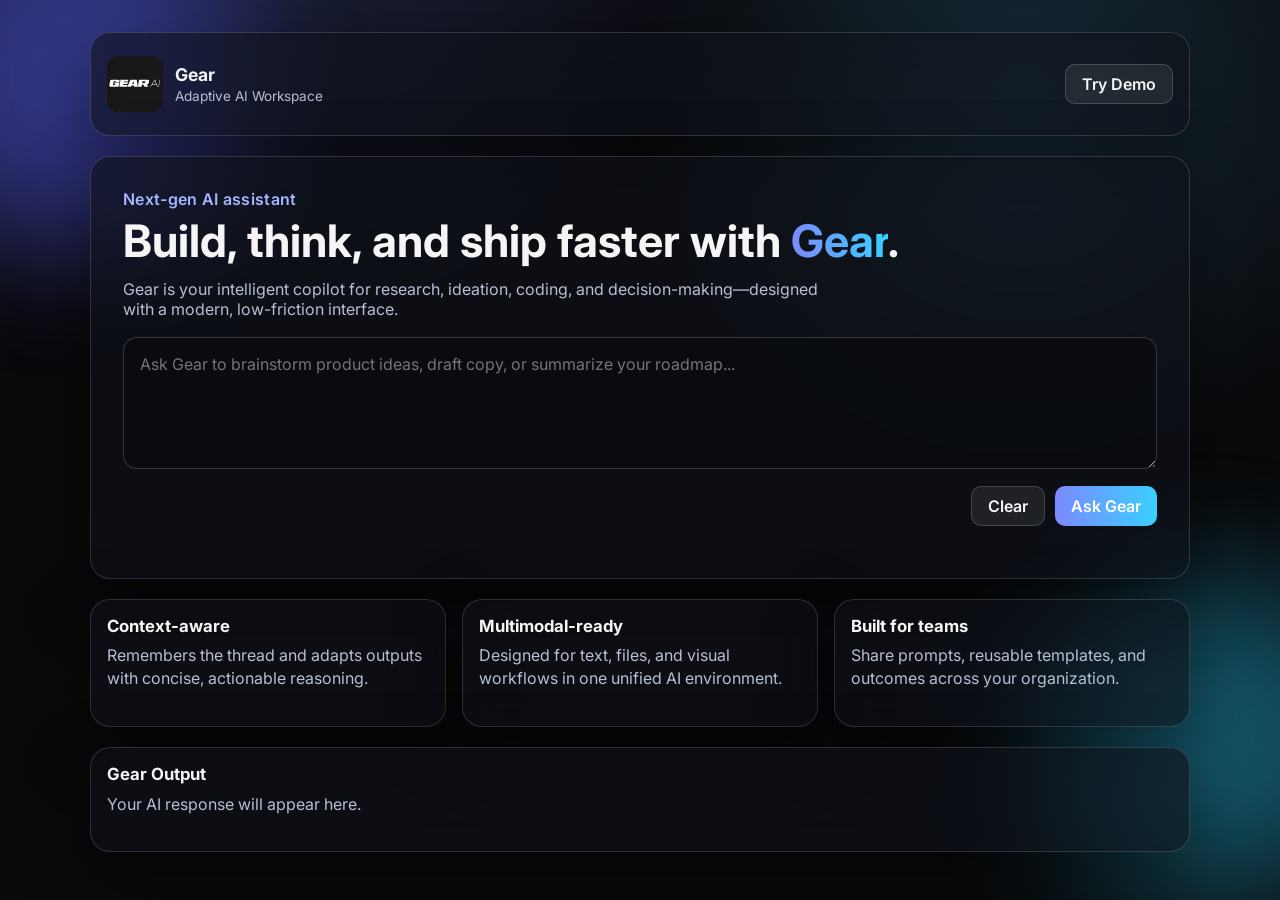
==== index.html @ 2995377d "Create modern Gear AI web app landing page" ====
<!doctype html>
<html lang="en">
  <head>
    <meta charset="UTF-8" />
    <meta name="viewport" content="width=device-width, initial-scale=1.0" />
    <title>Gear AI</title>
    <link rel="preconnect" href="https://fonts.googleapis.com" />
    <link rel="preconnect" href="https://fonts.gstatic.com" crossorigin />
    <link href="https://fonts.googleapis.com/css2?family=Inter:wght@400;500;600;700;800&display=swap" rel="stylesheet" />
    <link rel="stylesheet" href="styles.css" />
  </head>
  <body>
    <div class="bg-orb orb-1"></div>
    <div class="bg-orb orb-2"></div>
    <main class="app-shell">
      <header class="topbar glass">
        <div class="brand">
          <img src="gear-logo.svg" alt="Gear logo" class="logo" />
          <div>
            <p class="brand-name">Gear</p>
            <p class="brand-sub">Adaptive AI Workspace</p>
          </div>
        </div>
        <button class="ghost-btn">Try Demo</button>
      </header>

      <section class="hero glass">
        <p class="eyebrow">Next-gen AI assistant</p>
        <h1>Build, think, and ship faster with <span>Gear</span>.</h1>
        <p class="lead">
          Gear is your intelligent copilot for research, ideation, coding, and decision-making—designed with a modern, low-friction interface.
        </p>
        <div class="prompt-wrap">
          <label for="prompt" class="sr-only">Ask Gear anything</label>
          <textarea id="prompt" placeholder="Ask Gear to brainstorm product ideas, draft copy, or summarize your roadmap..."></textarea>
          <div class="prompt-actions">
            <button class="ghost-btn" id="clearBtn">Clear</button>
            <button class="primary-btn" id="sendBtn">Ask Gear</button>
          </div>
        </div>
      </section>

      <section class="cards">
        <article class="card glass">
          <h2>Context-aware</h2>
          <p>Remembers the thread and adapts outputs with concise, actionable reasoning.</p>
        </article>
        <article class="card glass">
          <h2>Multimodal-ready</h2>
          <p>Designed for text, files, and visual workflows in one unified AI environment.</p>
        </article>
        <article class="card glass">
          <h2>Built for teams</h2>
          <p>Share prompts, reusable templates, and outcomes across your organization.</p>
        </article>
      </section>

      <section class="response glass" id="responsePanel">
        <h2>Gear Output</h2>
        <p id="responseText">Your AI response will appear here.</p>
      </section>
    </main>

    <script src="app.js"></script>
  </body>
</html>
---- styles.css ----
:root {
  color-scheme: dark;
  --bg: #09090b;
  --surface: rgba(16, 18, 27, 0.62);
  --stroke: rgba(255, 255, 255, 0.15);
  --text: #f5f5f5;
  --muted: #b8bfd4;
  --accent: #7c89ff;
  --accent-2: #39d0ff;
  --shadow: 0 24px 72px rgba(0, 0, 0, 0.45);
}

* {
  box-sizing: border-box;
}

body {
  margin: 0;
  min-height: 100vh;
  font-family: Inter, system-ui, -apple-system, Segoe UI, Roboto, sans-serif;
  background: radial-gradient(circle at 20% -20%, #202645 0%, transparent 35%),
    radial-gradient(circle at 80% 10%, #172d3a 0%, transparent 30%), var(--bg);
  color: var(--text);
  display: flex;
  justify-content: center;
  padding: 2rem 1rem 3rem;
  overflow-x: hidden;
}

.bg-orb {
  position: fixed;
  border-radius: 999px;
  filter: blur(65px);
  z-index: -1;
  opacity: 0.45;
}

.orb-1 {
  width: 340px;
  height: 340px;
  left: -100px;
  top: -90px;
  background: #5a5fff;
}

.orb-2 {
  width: 320px;
  height: 320px;
  right: -90px;
  bottom: 0;
  background: #21b0d7;
}

.app-shell {
  width: min(1100px, 100%);
  display: grid;
  gap: 1.25rem;
}

.glass {
  backdrop-filter: blur(20px);
  -webkit-backdrop-filter: blur(20px);
  background: var(--surface);
  border: 1px solid var(--stroke);
  border-radius: 20px;
  box-shadow: var(--shadow);
}

.topbar {
  padding: 0.85rem 1rem;
  display: flex;
  justify-content: space-between;
  align-items: center;
}

.brand {
  display: flex;
  align-items: center;
  gap: 0.75rem;
}

.logo {
  width: 56px;
  height: 56px;
  border-radius: 12px;
  object-fit: cover;
  background: #111;
}

.brand-name {
  margin: 0;
  font-size: 1.1rem;
  font-weight: 700;
}

.brand-sub {
  margin: 0.2rem 0 0;
  font-size: 0.85rem;
  color: var(--muted);
}

.hero {
  padding: clamp(1.2rem, 2.5vw, 2rem);
}

.eyebrow {
  margin: 0;
  color: #a6b6ff;
  font-weight: 600;
  letter-spacing: 0.02em;
}

h1 {
  margin: 0.5rem 0 0.8rem;
  font-size: clamp(1.65rem, 4vw, 2.8rem);
  line-height: 1.1;
}

h1 span {
  background: linear-gradient(90deg, var(--accent), var(--accent-2));
  -webkit-background-clip: text;
  background-clip: text;
  color: transparent;
}

.lead {
  margin: 0;
  color: var(--muted);
  max-width: 72ch;
}

.prompt-wrap {
  margin-top: 1.1rem;
}

textarea {
  width: 100%;
  min-height: 132px;
  border-radius: 14px;
  border: 1px solid rgba(255, 255, 255, 0.18);
  resize: vertical;
  padding: 1rem;
  font: inherit;
  color: var(--text);
  background: rgba(10, 12, 17, 0.78);
}

textarea:focus {
  outline: 2px solid rgba(124, 137, 255, 0.75);
  border-color: transparent;
}

.prompt-actions {
  display: flex;
  justify-content: flex-end;
  gap: 0.65rem;
  margin-top: 0.8rem;
}

button {
  font: inherit;
  border: 0;
  cursor: pointer;
}

.primary-btn,
.ghost-btn {
  border-radius: 10px;
  padding: 0.58rem 1rem;
  font-weight: 600;
  transition: 0.2s ease;
}

.primary-btn {
  background: linear-gradient(90deg, var(--accent), var(--accent-2));
  color: white;
}

.primary-btn:hover {
  filter: brightness(1.08);
}

.ghost-btn {
  background: rgba(255, 255, 255, 0.08);
  color: var(--text);
  border: 1px solid rgba(255, 255, 255, 0.17);
}

.ghost-btn:hover {
  background: rgba(255, 255, 255, 0.16);
}

.cards {
  display: grid;
  gap: 1rem;
  grid-template-columns: repeat(auto-fit, minmax(220px, 1fr));
}

.card {
  padding: 1rem;
}

.card h2,
.response h2 {
  margin: 0 0 0.55rem;
  font-size: 1.05rem;
}

.card p,
.response p {
  margin: 0;
  color: var(--muted);
  line-height: 1.45;
}

.response {
  padding: 1rem;
}

.sr-only {
  position: absolute;
  width: 1px;
  height: 1px;
  padding: 0;
  margin: -1px;
  overflow: hidden;
  clip: rect(0, 0, 0, 0);
  border: 0;
}

@media (max-width: 640px) {
  .topbar {
    flex-direction: column;
    align-items: stretch;
    gap: 0.75rem;
  }

  .topbar .ghost-btn {
    width: 100%;
  }
}
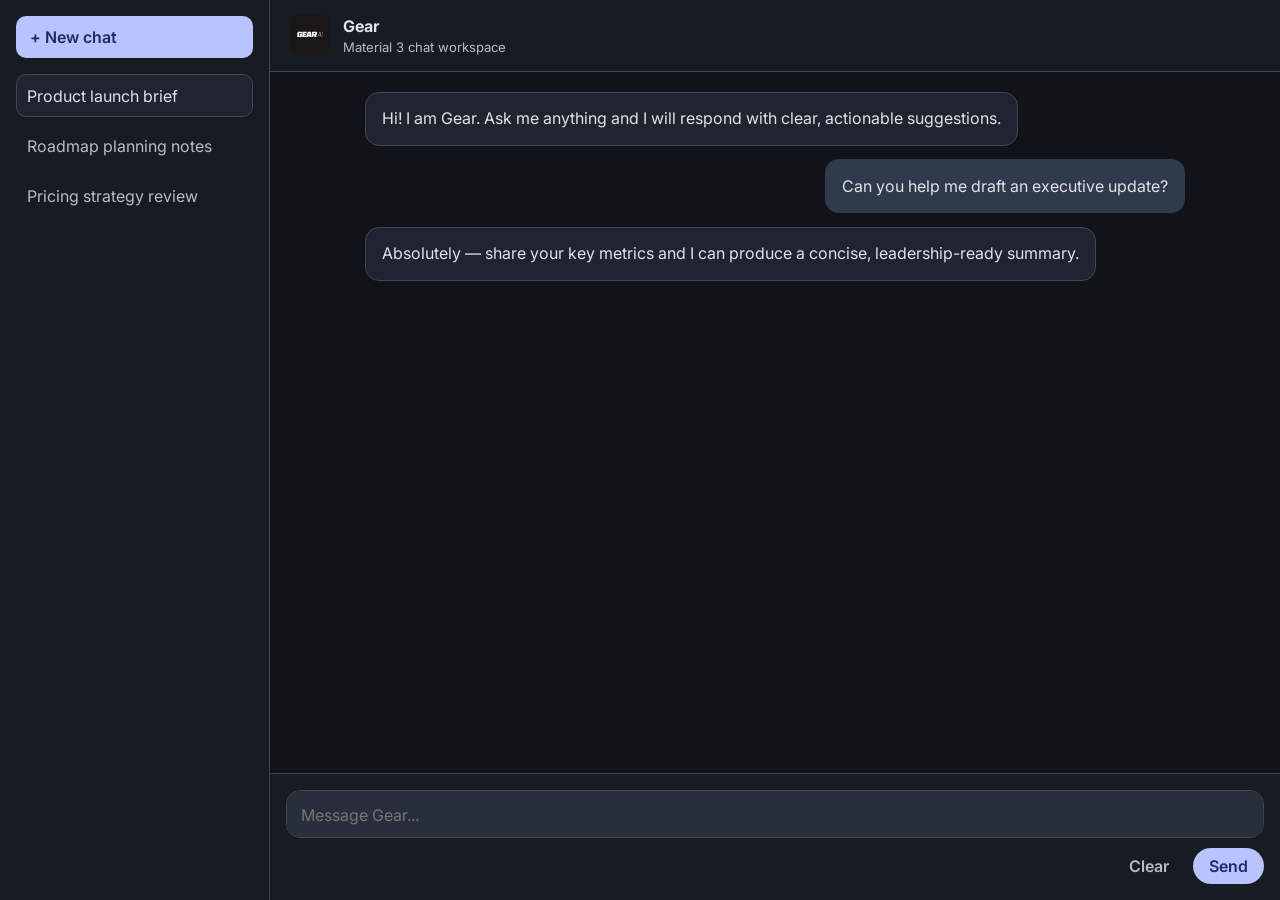
==== commit eef1f3db: "Redesign chat UI with Material 3-inspired layout" ====
--- a/index.html
+++ b/index.html
@@ -6,60 +6,66 @@
     <title>Gear AI</title>
     <link rel="preconnect" href="https://fonts.googleapis.com" />
     <link rel="preconnect" href="https://fonts.gstatic.com" crossorigin />
-    <link href="https://fonts.googleapis.com/css2?family=Inter:wght@400;500;600;700;800&display=swap" rel="stylesheet" />
+    <link
+      href="https://fonts.googleapis.com/css2?family=Inter:wght@400;500;600;700&display=swap"
+      rel="stylesheet"
+    />
     <link rel="stylesheet" href="styles.css" />
   </head>
   <body>
-    <div class="bg-orb orb-1"></div>
-    <div class="bg-orb orb-2"></div>
-    <main class="app-shell">
-      <header class="topbar glass">
-        <div class="brand">
-          <img src="gear-logo.svg" alt="Gear logo" class="logo" />
-          <div>
-            <p class="brand-name">Gear</p>
-            <p class="brand-sub">Adaptive AI Workspace</p>
+    <div class="app-shell">
+      <aside class="sidebar">
+        <button class="new-chat-btn" id="newChatBtn">+ New chat</button>
+        <nav aria-label="Recent chats" class="thread-list">
+          <button class="thread active">Product launch brief</button>
+          <button class="thread">Roadmap planning notes</button>
+          <button class="thread">Pricing strategy review</button>
+        </nav>
+      </aside>
+
+      <main class="chat-layout">
+        <header class="topbar">
+          <div class="brand">
+            <img src="gear-logo.svg" alt="Gear logo" class="logo" />
+            <div>
+              <p class="brand-name">Gear</p>
+              <p class="brand-sub">Material 3 chat workspace</p>
+            </div>
           </div>
-        </div>
-        <button class="ghost-btn">Try Demo</button>
-      </header>
+        </header>
 
-      <section class="hero glass">
-        <p class="eyebrow">Next-gen AI assistant</p>
-        <h1>Build, think, and ship faster with <span>Gear</span>.</h1>
-        <p class="lead">
-          Gear is your intelligent copilot for research, ideation, coding, and decision-making—designed with a modern, low-friction interface.
-        </p>
-        <div class="prompt-wrap">
-          <label for="prompt" class="sr-only">Ask Gear anything</label>
-          <textarea id="prompt" placeholder="Ask Gear to brainstorm product ideas, draft copy, or summarize your roadmap..."></textarea>
-          <div class="prompt-actions">
-            <button class="ghost-btn" id="clearBtn">Clear</button>
-            <button class="primary-btn" id="sendBtn">Ask Gear</button>
+        <section class="messages" id="messages" aria-live="polite">
+          <article class="message assistant">
+            <p>
+              Hi! I am Gear. Ask me anything and I will respond with clear,
+              actionable suggestions.
+            </p>
+          </article>
+          <article class="message user">
+            <p>Can you help me draft an executive update?</p>
+          </article>
+          <article class="message assistant">
+            <p>
+              Absolutely — share your key metrics and I can produce a concise,
+              leadership-ready summary.
+            </p>
+          </article>
+        </section>
+
+        <section class="composer" aria-label="Message composer">
+          <label for="prompt" class="sr-only">Message Gear</label>
+          <textarea
+            id="prompt"
+            rows="1"
+            placeholder="Message Gear..."
+          ></textarea>
+          <div class="composer-actions">
+            <button class="text-btn" id="clearBtn">Clear</button>
+            <button class="send-btn" id="sendBtn">Send</button>
           </div>
-        </div>
-      </section>
-
-      <section class="cards">
-        <article class="card glass">
-          <h2>Context-aware</h2>
-          <p>Remembers the thread and adapts outputs with concise, actionable reasoning.</p>
-        </article>
-        <article class="card glass">
-          <h2>Multimodal-ready</h2>
-          <p>Designed for text, files, and visual workflows in one unified AI environment.</p>
-        </article>
-        <article class="card glass">
-          <h2>Built for teams</h2>
-          <p>Share prompts, reusable templates, and outcomes across your organization.</p>
-        </article>
-      </section>
-
-      <section class="response glass" id="responsePanel">
-        <h2>Gear Output</h2>
-        <p id="responseText">Your AI response will appear here.</p>
-      </section>
-    </main>
+        </section>
+      </main>
+    </div>
 
     <script src="app.js"></script>
   </body>
--- a/styles.css
+++ b/styles.css
@@ -1,13 +1,19 @@
 :root {
   color-scheme: dark;
-  --bg: #09090b;
-  --surface: rgba(16, 18, 27, 0.62);
-  --stroke: rgba(255, 255, 255, 0.15);
-  --text: #f5f5f5;
-  --muted: #b8bfd4;
-  --accent: #7c89ff;
-  --accent-2: #39d0ff;
-  --shadow: 0 24px 72px rgba(0, 0, 0, 0.45);
+  --md-sys-color-background: #111318;
+  --md-sys-color-surface: #171b22;
+  --md-sys-color-surface-container: #1f2430;
+  --md-sys-color-surface-container-high: #282e3a;
+  --md-sys-color-outline: #3f4757;
+  --md-sys-color-primary: #b8c4ff;
+  --md-sys-color-on-primary: #1d2c64;
+  --md-sys-color-on-surface: #e2e2e8;
+  --md-sys-color-on-surface-variant: #b7bcc8;
+  --md-sys-color-secondary-container: #303a4d;
+  --md-sys-color-error: #ffb4ab;
+  --radius-large: 20px;
+  --radius-medium: 14px;
+  --radius-small: 10px;
 }
 
 * {
@@ -18,59 +24,70 @@
   margin: 0;
   min-height: 100vh;
   font-family: Inter, system-ui, -apple-system, Segoe UI, Roboto, sans-serif;
-  background: radial-gradient(circle at 20% -20%, #202645 0%, transparent 35%),
-    radial-gradient(circle at 80% 10%, #172d3a 0%, transparent 30%), var(--bg);
-  color: var(--text);
+  background: var(--md-sys-color-background);
+  color: var(--md-sys-color-on-surface);
+}
+
+.app-shell {
+  min-height: 100vh;
+  display: grid;
+  grid-template-columns: 270px 1fr;
+}
+
+.sidebar {
+  border-right: 1px solid var(--md-sys-color-outline);
+  background: var(--md-sys-color-surface);
+  padding: 1rem;
   display: flex;
-  justify-content: center;
-  padding: 2rem 1rem 3rem;
-  overflow-x: hidden;
-}
-
-.bg-orb {
-  position: fixed;
-  border-radius: 999px;
-  filter: blur(65px);
-  z-index: -1;
-  opacity: 0.45;
-}
-
-.orb-1 {
-  width: 340px;
-  height: 340px;
-  left: -100px;
-  top: -90px;
-  background: #5a5fff;
-}
-
-.orb-2 {
-  width: 320px;
-  height: 320px;
-  right: -90px;
-  bottom: 0;
-  background: #21b0d7;
-}
-
-.app-shell {
-  width: min(1100px, 100%);
-  display: grid;
-  gap: 1.25rem;
-}
-
-.glass {
-  backdrop-filter: blur(20px);
-  -webkit-backdrop-filter: blur(20px);
-  background: var(--surface);
-  border: 1px solid var(--stroke);
-  border-radius: 20px;
-  box-shadow: var(--shadow);
+  flex-direction: column;
+  gap: 1rem;
+}
+
+.new-chat-btn {
+  border: 0;
+  border-radius: var(--radius-small);
+  background: var(--md-sys-color-primary);
+  color: var(--md-sys-color-on-primary);
+  padding: 0.7rem 0.9rem;
+  font: inherit;
+  font-weight: 600;
+  text-align: left;
+  cursor: pointer;
+}
+
+.thread-list {
+  display: grid;
+  gap: 0.45rem;
+}
+
+.thread {
+  border: 1px solid transparent;
+  border-radius: var(--radius-small);
+  background: transparent;
+  color: var(--md-sys-color-on-surface-variant);
+  text-align: left;
+  padding: 0.65rem;
+  font: inherit;
+  cursor: pointer;
+}
+
+.thread:hover,
+.thread.active {
+  background: var(--md-sys-color-surface-container);
+  color: var(--md-sys-color-on-surface);
+  border-color: var(--md-sys-color-outline);
+}
+
+.chat-layout {
+  display: grid;
+  grid-template-rows: auto 1fr auto;
+  min-height: 100vh;
 }
 
 .topbar {
-  padding: 0.85rem 1rem;
-  display: flex;
-  justify-content: space-between;
-  align-items: center;
+  border-bottom: 1px solid var(--md-sys-color-outline);
+  background: var(--md-sys-color-surface);
+  padding: 0.9rem 1.2rem;
 }
 
 .brand {
@@ -80,141 +97,105 @@
 }
 
 .logo {
-  width: 56px;
-  height: 56px;
+  width: 42px;
+  height: 42px;
   border-radius: 12px;
-  object-fit: cover;
-  background: #111;
 }
 
 .brand-name {
   margin: 0;
-  font-size: 1.1rem;
+  font-size: 1rem;
   font-weight: 700;
 }
 
 .brand-sub {
   margin: 0.2rem 0 0;
-  font-size: 0.85rem;
-  color: var(--muted);
-}
-
-.hero {
-  padding: clamp(1.2rem, 2.5vw, 2rem);
-}
-
-.eyebrow {
+  color: var(--md-sys-color-on-surface-variant);
+  font-size: 0.82rem;
+}
+
+.messages {
+  padding: 1.25rem;
+  overflow-y: auto;
+  display: grid;
+  align-content: start;
+  gap: 0.85rem;
+  max-width: 860px;
+  width: 100%;
+  margin: 0 auto;
+}
+
+.message {
+  max-width: min(740px, 92%);
+  border-radius: var(--radius-medium);
+  padding: 0.9rem 1rem;
+  line-height: 1.45;
+}
+
+.message p {
   margin: 0;
-  color: #a6b6ff;
-  font-weight: 600;
-  letter-spacing: 0.02em;
-}
-
-h1 {
-  margin: 0.5rem 0 0.8rem;
-  font-size: clamp(1.65rem, 4vw, 2.8rem);
-  line-height: 1.1;
-}
-
-h1 span {
-  background: linear-gradient(90deg, var(--accent), var(--accent-2));
-  -webkit-background-clip: text;
-  background-clip: text;
-  color: transparent;
-}
-
-.lead {
-  margin: 0;
-  color: var(--muted);
-  max-width: 72ch;
-}
-
-.prompt-wrap {
-  margin-top: 1.1rem;
-}
-
-textarea {
+}
+
+.message.assistant {
+  justify-self: start;
+  background: var(--md-sys-color-surface-container);
+  border: 1px solid var(--md-sys-color-outline);
+}
+
+.message.user {
+  justify-self: end;
+  background: var(--md-sys-color-secondary-container);
+  border: 1px solid transparent;
+}
+
+.composer {
+  border-top: 1px solid var(--md-sys-color-outline);
+  padding: 1rem;
+  background: var(--md-sys-color-surface);
+  display: grid;
+  gap: 0.65rem;
+}
+
+.composer textarea {
   width: 100%;
-  min-height: 132px;
-  border-radius: 14px;
-  border: 1px solid rgba(255, 255, 255, 0.18);
-  resize: vertical;
-  padding: 1rem;
-  font: inherit;
-  color: var(--text);
-  background: rgba(10, 12, 17, 0.78);
-}
-
-textarea:focus {
-  outline: 2px solid rgba(124, 137, 255, 0.75);
-  border-color: transparent;
-}
-
-.prompt-actions {
+  resize: none;
+  border: 1px solid var(--md-sys-color-outline);
+  border-radius: var(--radius-medium);
+  background: var(--md-sys-color-surface-container-high);
+  color: var(--md-sys-color-on-surface);
+  padding: 0.9rem;
+  font: inherit;
+}
+
+.composer textarea:focus {
+  outline: 2px solid var(--md-sys-color-primary);
+  outline-offset: 1px;
+}
+
+.composer-actions {
   display: flex;
   justify-content: flex-end;
-  gap: 0.65rem;
-  margin-top: 0.8rem;
-}
-
-button {
-  font: inherit;
+  gap: 0.5rem;
+}
+
+.text-btn,
+.send-btn {
   border: 0;
+  border-radius: 999px;
+  padding: 0.5rem 1rem;
+  font: inherit;
+  font-weight: 600;
   cursor: pointer;
 }
 
-.primary-btn,
-.ghost-btn {
-  border-radius: 10px;
-  padding: 0.58rem 1rem;
-  font-weight: 600;
-  transition: 0.2s ease;
-}
-
-.primary-btn {
-  background: linear-gradient(90deg, var(--accent), var(--accent-2));
-  color: white;
-}
-
-.primary-btn:hover {
-  filter: brightness(1.08);
-}
-
-.ghost-btn {
-  background: rgba(255, 255, 255, 0.08);
-  color: var(--text);
-  border: 1px solid rgba(255, 255, 255, 0.17);
-}
-
-.ghost-btn:hover {
-  background: rgba(255, 255, 255, 0.16);
-}
-
-.cards {
-  display: grid;
-  gap: 1rem;
-  grid-template-columns: repeat(auto-fit, minmax(220px, 1fr));
-}
-
-.card {
-  padding: 1rem;
-}
-
-.card h2,
-.response h2 {
-  margin: 0 0 0.55rem;
-  font-size: 1.05rem;
-}
-
-.card p,
-.response p {
-  margin: 0;
-  color: var(--muted);
-  line-height: 1.45;
-}
-
-.response {
-  padding: 1rem;
+.text-btn {
+  color: var(--md-sys-color-on-surface-variant);
+  background: transparent;
+}
+
+.send-btn {
+  background: var(--md-sys-color-primary);
+  color: var(--md-sys-color-on-primary);
 }
 
 .sr-only {
@@ -228,14 +209,13 @@
   border: 0;
 }
 
-@media (max-width: 640px) {
-  .topbar {
-    flex-direction: column;
-    align-items: stretch;
-    gap: 0.75rem;
+@media (max-width: 900px) {
+  .app-shell {
+    grid-template-columns: 1fr;
   }
 
-  .topbar .ghost-btn {
-    width: 100%;
+  .sidebar {
+    border-right: 0;
+    border-bottom: 1px solid var(--md-sys-color-outline);
   }
 }
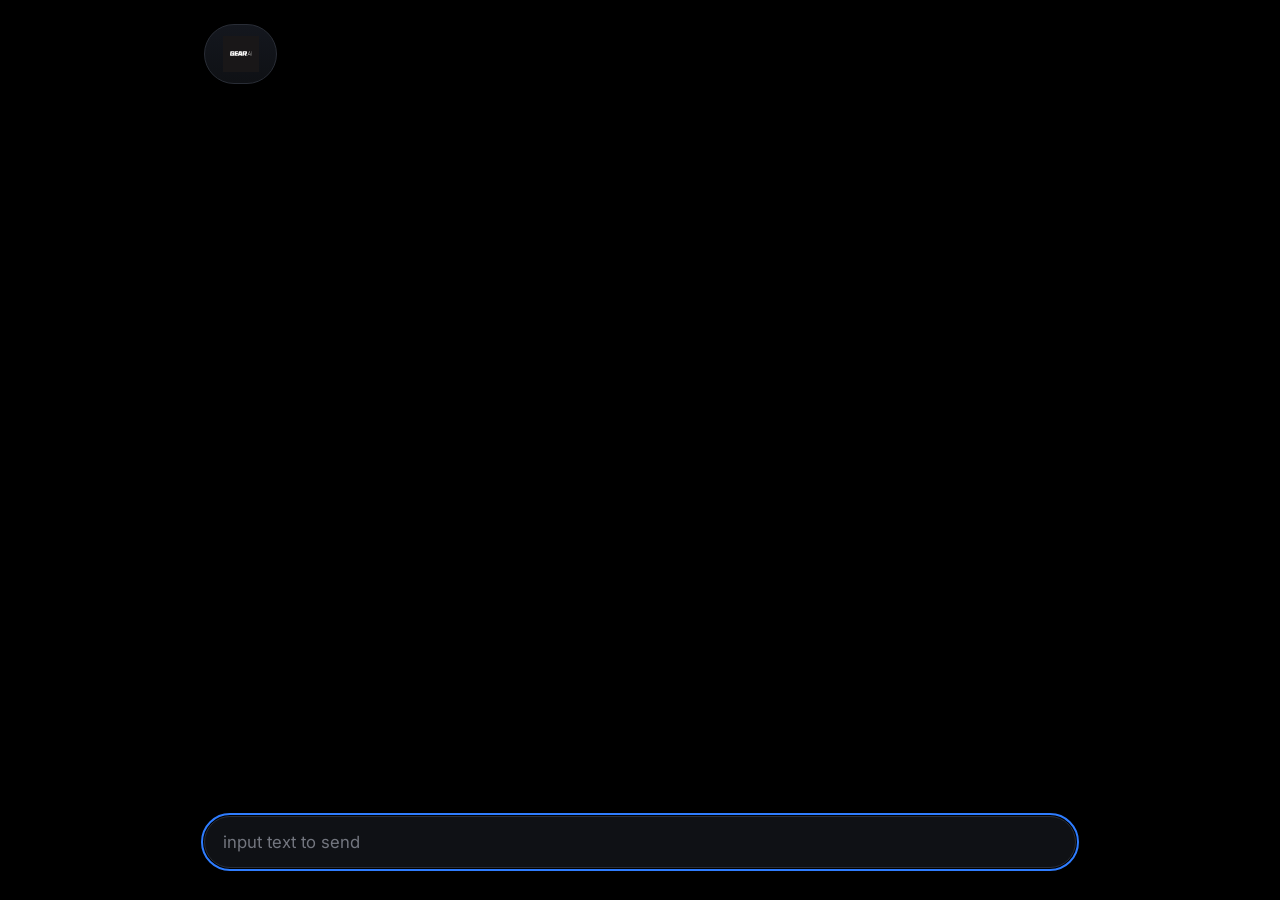
==== commit bfbc843b: "Simplify UI to minimal chat layout" ====
--- a/index.html
+++ b/index.html
@@ -3,69 +3,26 @@
   <head>
     <meta charset="UTF-8" />
     <meta name="viewport" content="width=device-width, initial-scale=1.0" />
-    <title>Gear AI</title>
+    <title>Gear AI Chat</title>
     <link rel="preconnect" href="https://fonts.googleapis.com" />
     <link rel="preconnect" href="https://fonts.gstatic.com" crossorigin />
     <link
-      href="https://fonts.googleapis.com/css2?family=Inter:wght@400;500;600;700&display=swap"
+      href="https://fonts.googleapis.com/css2?family=Inter:wght@500;600;700&display=swap"
       rel="stylesheet"
     />
     <link rel="stylesheet" href="styles.css" />
   </head>
   <body>
-    <div class="app-shell">
-      <aside class="sidebar">
-        <button class="new-chat-btn" id="newChatBtn">+ New chat</button>
-        <nav aria-label="Recent chats" class="thread-list">
-          <button class="thread active">Product launch brief</button>
-          <button class="thread">Roadmap planning notes</button>
-          <button class="thread">Pricing strategy review</button>
-        </nav>
-      </aside>
+    <main class="chat-screen" aria-label="Chat screen">
+      <div class="logo-pill" aria-label="Gear logo">
+        <img src="gear-logo.svg" alt="Gear logo" class="logo" />
+      </div>
 
-      <main class="chat-layout">
-        <header class="topbar">
-          <div class="brand">
-            <img src="gear-logo.svg" alt="Gear logo" class="logo" />
-            <div>
-              <p class="brand-name">Gear</p>
-              <p class="brand-sub">Material 3 chat workspace</p>
-            </div>
-          </div>
-        </header>
-
-        <section class="messages" id="messages" aria-live="polite">
-          <article class="message assistant">
-            <p>
-              Hi! I am Gear. Ask me anything and I will respond with clear,
-              actionable suggestions.
-            </p>
-          </article>
-          <article class="message user">
-            <p>Can you help me draft an executive update?</p>
-          </article>
-          <article class="message assistant">
-            <p>
-              Absolutely — share your key metrics and I can produce a concise,
-              leadership-ready summary.
-            </p>
-          </article>
-        </section>
-
-        <section class="composer" aria-label="Message composer">
-          <label for="prompt" class="sr-only">Message Gear</label>
-          <textarea
-            id="prompt"
-            rows="1"
-            placeholder="Message Gear..."
-          ></textarea>
-          <div class="composer-actions">
-            <button class="text-btn" id="clearBtn">Clear</button>
-            <button class="send-btn" id="sendBtn">Send</button>
-          </div>
-        </section>
-      </main>
-    </div>
+      <form class="composer" aria-label="Message composer">
+        <label for="prompt" class="sr-only">Input text to send</label>
+        <input id="prompt" type="text" placeholder="input text to send" />
+      </form>
+    </main>
 
     <script src="app.js"></script>
   </body>
--- a/styles.css
+++ b/styles.css
@@ -1,19 +1,10 @@
 :root {
   color-scheme: dark;
-  --md-sys-color-background: #111318;
-  --md-sys-color-surface: #171b22;
-  --md-sys-color-surface-container: #1f2430;
-  --md-sys-color-surface-container-high: #282e3a;
-  --md-sys-color-outline: #3f4757;
-  --md-sys-color-primary: #b8c4ff;
-  --md-sys-color-on-primary: #1d2c64;
-  --md-sys-color-on-surface: #e2e2e8;
-  --md-sys-color-on-surface-variant: #b7bcc8;
-  --md-sys-color-secondary-container: #303a4d;
-  --md-sys-color-error: #ffb4ab;
-  --radius-large: 20px;
-  --radius-medium: 14px;
-  --radius-small: 10px;
+  --bg: #000;
+  --surface: #0f1115;
+  --surface-border: #292d36;
+  --text: #ffffff;
+  --placeholder: #73767f;
 }
 
 * {
@@ -24,178 +15,61 @@
   margin: 0;
   min-height: 100vh;
   font-family: Inter, system-ui, -apple-system, Segoe UI, Roboto, sans-serif;
-  background: var(--md-sys-color-background);
-  color: var(--md-sys-color-on-surface);
+  background: var(--bg);
+  color: var(--text);
 }
 
-.app-shell {
+.chat-screen {
   min-height: 100vh;
-  display: grid;
-  grid-template-columns: 270px 1fr;
-}
-
-.sidebar {
-  border-right: 1px solid var(--md-sys-color-outline);
-  background: var(--md-sys-color-surface);
-  padding: 1rem;
+  width: min(920px, 100%);
+  margin: 0 auto;
+  padding: 1.5rem;
   display: flex;
   flex-direction: column;
+  justify-content: space-between;
   gap: 1rem;
 }
 
-.new-chat-btn {
-  border: 0;
-  border-radius: var(--radius-small);
-  background: var(--md-sys-color-primary);
-  color: var(--md-sys-color-on-primary);
-  padding: 0.7rem 0.9rem;
-  font: inherit;
-  font-weight: 600;
-  text-align: left;
-  cursor: pointer;
-}
-
-.thread-list {
-  display: grid;
-  gap: 0.45rem;
-}
-
-.thread {
-  border: 1px solid transparent;
-  border-radius: var(--radius-small);
-  background: transparent;
-  color: var(--md-sys-color-on-surface-variant);
-  text-align: left;
-  padding: 0.65rem;
-  font: inherit;
-  cursor: pointer;
-}
-
-.thread:hover,
-.thread.active {
-  background: var(--md-sys-color-surface-container);
-  color: var(--md-sys-color-on-surface);
-  border-color: var(--md-sys-color-outline);
-}
-
-.chat-layout {
-  display: grid;
-  grid-template-rows: auto 1fr auto;
-  min-height: 100vh;
-}
-
-.topbar {
-  border-bottom: 1px solid var(--md-sys-color-outline);
-  background: var(--md-sys-color-surface);
-  padding: 0.9rem 1.2rem;
-}
-
-.brand {
-  display: flex;
+.logo-pill {
+  align-self: flex-start;
+  display: inline-flex;
   align-items: center;
-  gap: 0.75rem;
+  justify-content: center;
+  padding: 0.7rem 1.1rem;
+  border: 1px solid var(--surface-border);
+  border-radius: 999px;
+  background: linear-gradient(180deg, #14171e 0%, #0f1115 100%);
 }
 
 .logo {
-  width: 42px;
-  height: 42px;
-  border-radius: 12px;
-}
-
-.brand-name {
-  margin: 0;
-  font-size: 1rem;
-  font-weight: 700;
-}
-
-.brand-sub {
-  margin: 0.2rem 0 0;
-  color: var(--md-sys-color-on-surface-variant);
-  font-size: 0.82rem;
-}
-
-.messages {
-  padding: 1.25rem;
-  overflow-y: auto;
-  display: grid;
-  align-content: start;
-  gap: 0.85rem;
-  max-width: 860px;
-  width: 100%;
-  margin: 0 auto;
-}
-
-.message {
-  max-width: min(740px, 92%);
-  border-radius: var(--radius-medium);
-  padding: 0.9rem 1rem;
-  line-height: 1.45;
-}
-
-.message p {
-  margin: 0;
-}
-
-.message.assistant {
-  justify-self: start;
-  background: var(--md-sys-color-surface-container);
-  border: 1px solid var(--md-sys-color-outline);
-}
-
-.message.user {
-  justify-self: end;
-  background: var(--md-sys-color-secondary-container);
-  border: 1px solid transparent;
+  width: 36px;
+  height: 36px;
+  display: block;
 }
 
 .composer {
-  border-top: 1px solid var(--md-sys-color-outline);
-  padding: 1rem;
-  background: var(--md-sys-color-surface);
-  display: grid;
-  gap: 0.65rem;
+  width: 100%;
+  padding-bottom: 0.5rem;
 }
 
-.composer textarea {
+.composer input {
   width: 100%;
-  resize: none;
-  border: 1px solid var(--md-sys-color-outline);
-  border-radius: var(--radius-medium);
-  background: var(--md-sys-color-surface-container-high);
-  color: var(--md-sys-color-on-surface);
-  padding: 0.9rem;
+  border: 1px solid var(--surface-border);
+  border-radius: 999px;
+  background: var(--surface);
+  color: var(--text);
+  padding: 0.95rem 1.1rem;
   font: inherit;
+  font-size: 1.05rem;
 }
 
-.composer textarea:focus {
-  outline: 2px solid var(--md-sys-color-primary);
-  outline-offset: 1px;
+.composer input::placeholder {
+  color: var(--placeholder);
 }
 
-.composer-actions {
-  display: flex;
-  justify-content: flex-end;
-  gap: 0.5rem;
-}
-
-.text-btn,
-.send-btn {
-  border: 0;
-  border-radius: 999px;
-  padding: 0.5rem 1rem;
-  font: inherit;
-  font-weight: 600;
-  cursor: pointer;
-}
-
-.text-btn {
-  color: var(--md-sys-color-on-surface-variant);
-  background: transparent;
-}
-
-.send-btn {
-  background: var(--md-sys-color-primary);
-  color: var(--md-sys-color-on-primary);
+.composer input:focus {
+  outline: 2px solid #2f7dff;
+  outline-offset: 1px;
 }
 
 .sr-only {
@@ -206,16 +80,6 @@
   margin: -1px;
   overflow: hidden;
   clip: rect(0, 0, 0, 0);
+  white-space: nowrap;
   border: 0;
 }
-
-@media (max-width: 900px) {
-  .app-shell {
-    grid-template-columns: 1fr;
-  }
-
-  .sidebar {
-    border-right: 0;
-    border-bottom: 1px solid var(--md-sys-color-outline);
-  }
-}
